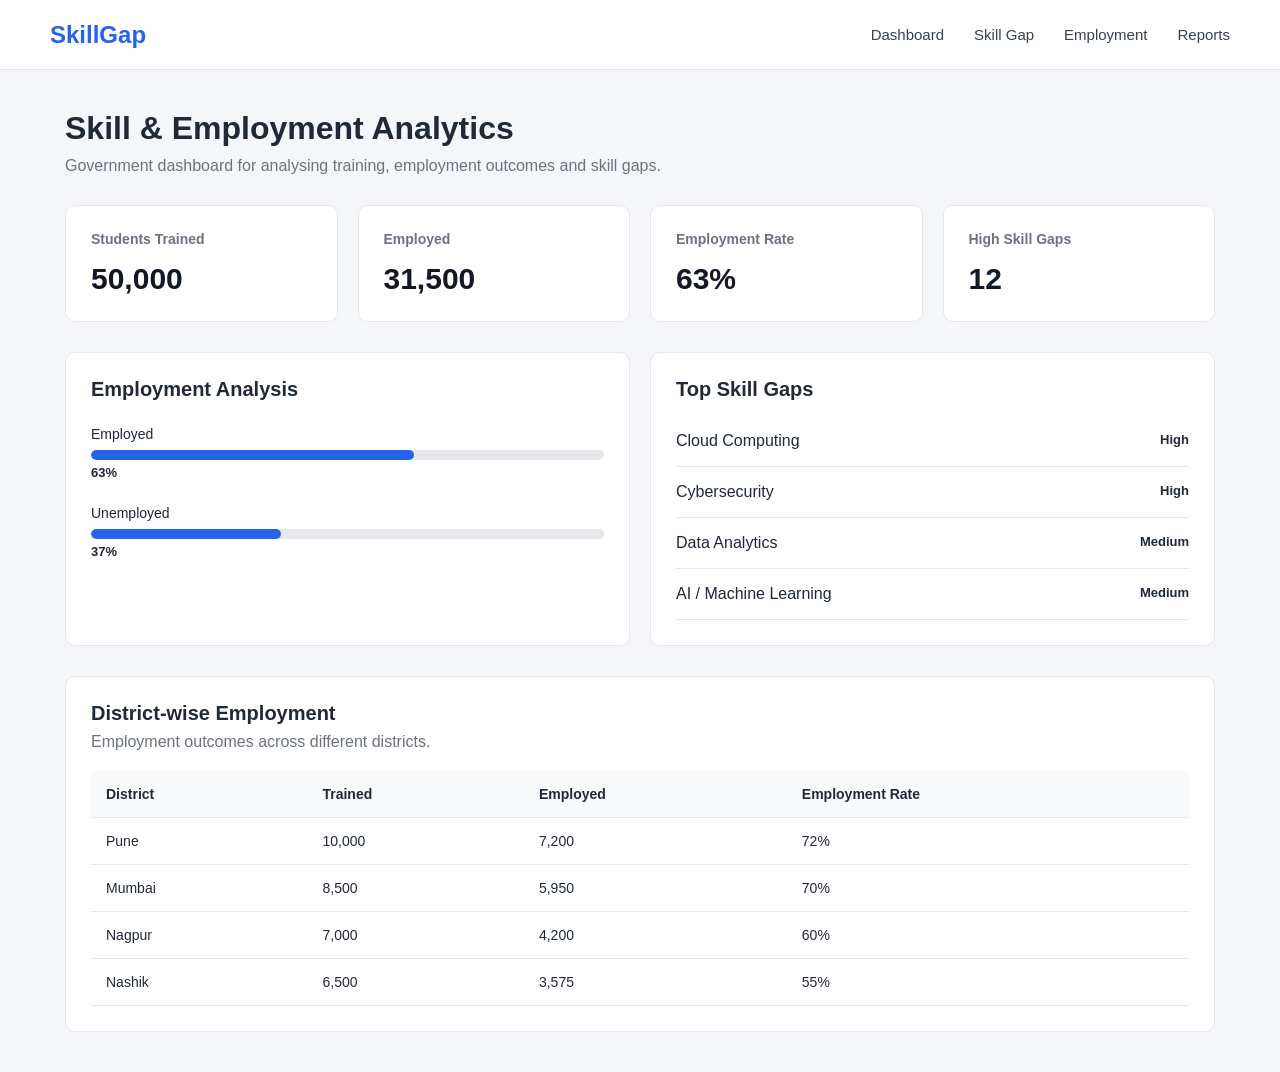
==== index.html @ f7c7c5f9 "Complete SkillGapPlatform project" ====
<!DOCTYPE html>
<html lang="en">
<head>
    <meta charset="UTF-8">
    <meta name="viewport" content="width=device-width, initial-scale=1.0">
    <title>SkillGap - Employment Analytics</title>

    <link rel="stylesheet" href="style.css">
</head>

<body>

    <!-- Header -->
    <header>
        <div class="logo">SkillGap</div>

        <nav>
            <a href="#">Dashboard</a>
            <a href="#">Skill Gap</a>
            <a href="#">Employment</a>
            <a href="#">Reports</a>
        </nav>
    </header>


    <!-- Main Content -->
    <main>

        <section class="welcome">
            <h1>Skill & Employment Analytics</h1>
            <p>
                Government dashboard for analysing training,
                employment outcomes and skill gaps.
            </p>
        </section>


        <!-- Statistics -->
        <section class="stats">

            <div class="card">
                <h3>Students Trained</h3>
                <p>50,000</p>
            </div>

            <div class="card">
                <h3>Employed</h3>
                <p>31,500</p>
            </div>

            <div class="card">
                <h3>Employment Rate</h3>
                <p>63%</p>
            </div>

            <div class="card">
                <h3>High Skill Gaps</h3>
                <p>12</p>
            </div>

        </section>


       <!-- Analysis -->
<section class="analysis">

    <div class="panel">
        <h2>Employment Analysis</h2>

        <div class="bar">
            <span>Employed</span>
            <div class="bar-bg">
                <div class="bar-fill" style="width: 63%;"></div>
            </div>
            <strong>63%</strong>
        </div>

        <div class="bar">
            <span>Unemployed</span>
            <div class="bar-bg">
                <div class="bar-fill" style="width: 37%;"></div>
            </div>
            <strong>37%</strong>
        </div>
    </div>


    <div class="panel">
        <h2>Top Skill Gaps</h2>

        <div class="skill">
            <span>Cloud Computing</span>
            <strong>High</strong>
        </div>

        <div class="skill">
            <span>Cybersecurity</span>
            <strong>High</strong>
        </div>

        <div class="skill">
            <span>Data Analytics</span>
            <strong>Medium</strong>
        </div>

        <div class="skill">
            <span>AI / Machine Learning</span>
            <strong>Medium</strong>
        </div>
    </div>

</section>
<!-- District Employment -->
<section class="district-section">

    <h2>District-wise Employment</h2>
    <p class="section-text">
        Employment outcomes across different districts.
    </p>

    <table>
        <thead>
            <tr>
                <th>District</th>
                <th>Trained</th>
                <th>Employed</th>
                <th>Employment Rate</th>
            </tr>
        </thead>

        <tbody>
            <tr>
                <td>Pune</td>
                <td>10,000</td>
                <td>7,200</td>
                <td>72%</td>
            </tr>

            <tr>
                <td>Mumbai</td>
                <td>8,500</td>
                <td>5,950</td>
                <td>70%</td>
            </tr>

            <tr>
                <td>Nagpur</td>
                <td>7,000</td>
                <td>4,200</td>
                <td>60%</td>
            </tr>

            <tr>
                <td>Nashik</td>
                <td>6,500</td>
                <td>3,575</td>
                <td>55%</td>
            </tr>
        </tbody>
    </table>

</section>

    </main>


    <script src="script.js"></script>

</body>
</html>
---- style.css ----
* {
    margin: 0;
    padding: 0;
    box-sizing: border-box;
}

body {
    font-family: Arial, sans-serif;
    background: #f4f6f9;
    color: #1f2937;
}

/* Header */
header {
    height: 70px;
    background: #ffffff;
    display: flex;
    align-items: center;
    justify-content: space-between;
    padding: 0 50px;
    border-bottom: 1px solid #e5e7eb;
}

.logo {
    font-size: 24px;
    font-weight: bold;
    color: #2563eb;
}

nav {
    display: flex;
    gap: 30px;
}

nav a {
    text-decoration: none;
    color: #374151;
    font-size: 15px;
}

nav a:hover {
    color: #2563eb;
}

/* Main */
main {
    max-width: 1200px;
    margin: auto;
    padding: 40px 25px;
}

/* Welcome */
.welcome {
    margin-bottom: 30px;
}

.welcome h1 {
    font-size: 32px;
    margin-bottom: 10px;
}

.welcome p {
    color: #6b7280;
    font-size: 16px;
}

/* Statistics */
.stats {
    display: grid;
    grid-template-columns: repeat(4, 1fr);
    gap: 20px;
    margin-bottom: 30px;
}

.card {
    background: white;
    padding: 25px;
    border-radius: 10px;
    border: 1px solid #e5e7eb;
}

.card h3 {
    font-size: 14px;
    color: #6b7280;
    margin-bottom: 15px;
}

.card p {
    font-size: 30px;
    font-weight: bold;
    color: #111827;
}

/* Analysis */
.analysis {
    display: grid;
    grid-template-columns: 1fr 1fr;
    gap: 20px;
}

.panel {
    background: white;
    min-height: 250px;
    padding: 25px;
    border-radius: 10px;
    border: 1px solid #e5e7eb;
}

.panel h2 {
    font-size: 20px;
    margin-bottom: 15px;
}

.panel p {
    color: #6b7280;
}

/* Mobile */
@media (max-width: 800px) {

    header {
        padding: 0 20px;
    }

    nav {
        display: none;
    }

    .stats {
        grid-template-columns: 1fr 1fr;
    }

    .analysis {
        grid-template-columns: 1fr;
    }
}
/* Analysis Bars */

.bar {
    margin-top: 25px;
}

.bar span {
    display: block;
    margin-bottom: 8px;
    font-size: 14px;
}

.bar-bg {
    width: 100%;
    height: 10px;
    background: #e5e7eb;
    border-radius: 10px;
    overflow: hidden;
}

.bar-fill {
    height: 100%;
    background: #2563eb;
    border-radius: 10px;
}

.bar strong {
    display: block;
    margin-top: 5px;
    font-size: 13px;
}


/* Skill Gap */

.skill {
    display: flex;
    justify-content: space-between;
    padding: 16px 0;
    border-bottom: 1px solid #e5e7eb;
}

.skill strong {
    font-size: 13px;
}
/* District Section */

.district-section {
    background: white;
    margin-top: 30px;
    padding: 25px;
    border-radius: 10px;
    border: 1px solid #e5e7eb;
}

.district-section h2 {
    font-size: 20px;
    margin-bottom: 8px;
}

.section-text {
    color: #6b7280;
    margin-bottom: 20px;
}

table {
    width: 100%;
    border-collapse: collapse;
}

th,
td {
    text-align: left;
    padding: 15px;
    border-bottom: 1px solid #e5e7eb;
}

th {
    background: #f9fafb;
    font-size: 14px;
}

td {
    font-size: 14px;
}
.login-container {
    min-height: 100vh;
    display: flex;
    justify-content: center;
    align-items: center;
}

.login-box {
    width: 350px;
    padding: 30px;
    background: white;
    border-radius: 10px;
    box-shadow: 0 4px 20px rgba(0,0,0,0.1);
    text-align: center;
}

.login-box h1 {
    color: #2563eb;
    margin-bottom: 5px;
}

.login-box p {
    color: #666;
}

.login-box h2 {
    margin-top: 25px;
}

.login-box label {
    display: block;
    text-align: left;
    margin: 15px 0 5px;
}

.login-box select,
.login-box input {
    width: 100%;
    padding: 12px;
    margin-bottom: 12px;
    border: 1px solid #ccc;
    border-radius: 6px;
    box-sizing: border-box;
}

.login-box button {
    width: 100%;
    padding: 12px;
    border: none;
    border-radius: 6px;
    background: #2563eb;
    color: white;
    cursor: pointer;
}

.register-text {
    margin-top: 20px;
}

/* Dashboard Styling */

.dashboard-header {
    background: #ffffff;
    padding: 18px 40px;
    display: flex;
    justify-content: space-between;
    align-items: center;
    border-bottom: 1px solid #e5e7eb;
}

.dashboard-header button {
    padding: 9px 18px;
    border: none;
    border-radius: 6px;
    background: #2563eb;
    color: white;
    cursor: pointer;
}

.student-dashboard {
    max-width: 1200px;
    margin: auto;
    padding: 35px 25px;
}

.student-dashboard h1 {
    margin-bottom: 8px;
}

.welcome-text {
    color: #6b7280;
    margin-bottom: 25px;
}

.student-section {
    background: #ffffff;
    padding: 25px;
    margin-bottom: 25px;
    border-radius: 10px;
    border: 1px solid #e5e7eb;
}

.student-section h2 {
    margin-bottom: 10px;
}

.profile-grid {
    display: grid;
    grid-template-columns: repeat(4, 1fr);
    gap: 15px;
    margin-top: 20px;
}

.profile-grid > div {
    background: #f4f6f9;
    padding: 20px;
    border-radius: 8px;
}

.profile-grid p {
    font-size: 24px;
    font-weight: bold;
    margin-top: 8px;
}

.district-table {
    width: 100%;
    border-collapse: collapse;
    margin-top: 15px;
}

.district-table th,
.district-table td {
    padding: 12px;
    text-align: left;
    border-bottom: 1px solid #e5e7eb;
}

.district-table th {
    background: #f4f6f9;
}
/* Professional Officer Dashboard */

.dashboard-header {
    background: #ffffff;
    padding: 18px 50px;
    display: flex;
    justify-content: space-between;
    align-items: center;
    border-bottom: 1px solid #e5e7eb;
}

.dashboard-header .logo {
    font-size: 24px;
    font-weight: bold;
    color: #2563eb;
}

.dashboard-header button {
    padding: 9px 20px;
    border: none;
    border-radius: 6px;
    background: #2563eb;
    color: white;
    font-size: 14px;
    cursor: pointer;
}

.dashboard-header button:hover {
    background: #1d4ed8;
}

.student-dashboard {
    max-width: 1200px;
    margin: auto;
    padding: 40px 30px;
}

.student-dashboard > h1 {
    font-size: 32px;
    margin-bottom: 8px;
}

.welcome-text {
    color: #6b7280;
    margin-bottom: 30px;
}

.student-section {
    background: #ffffff;
    padding: 28px;
    margin-bottom: 25px;
    border-radius: 12px;
    border: 1px solid #e5e7eb;
    box-shadow: 0 3px 10px rgba(0,0,0,0.05);
}

.student-section h2 {
    font-size: 22px;
    margin-bottom: 15px;
}

.profile-grid {
    display: grid;
    grid-template-columns: repeat(4, 1fr);
    gap: 18px;
    margin-top: 22px;
}

.profile-grid > div {
    background: #f8fafc;
    padding: 22px;
    border-radius: 10px;
    border: 1px solid #e5e7eb;
}

.profile-grid strong {
    color: #475569;
    font-size: 14px;
}

.profile-grid p {
    font-size: 28px;
    font-weight: bold;
    margin-top: 10px;
    color: #1e293b;
}

.district-table {
    width: 100%;
    border-collapse: collapse;
    margin-top: 18px;
}

.district-table th,
.district-table td {
    padding: 14px;
    text-align: left;
    border-bottom: 1px solid #e5e7eb;
}

.district-table th {
    background: #f8fafc;
    color: #374151;
}

.data-source-note {
    margin-top: 20px;
    padding: 15px;
    background: #f8fafc;
    border-left: 4px solid #2563eb;
    color: #475569;
    font-size: 14px;
    border-radius: 6px;
}
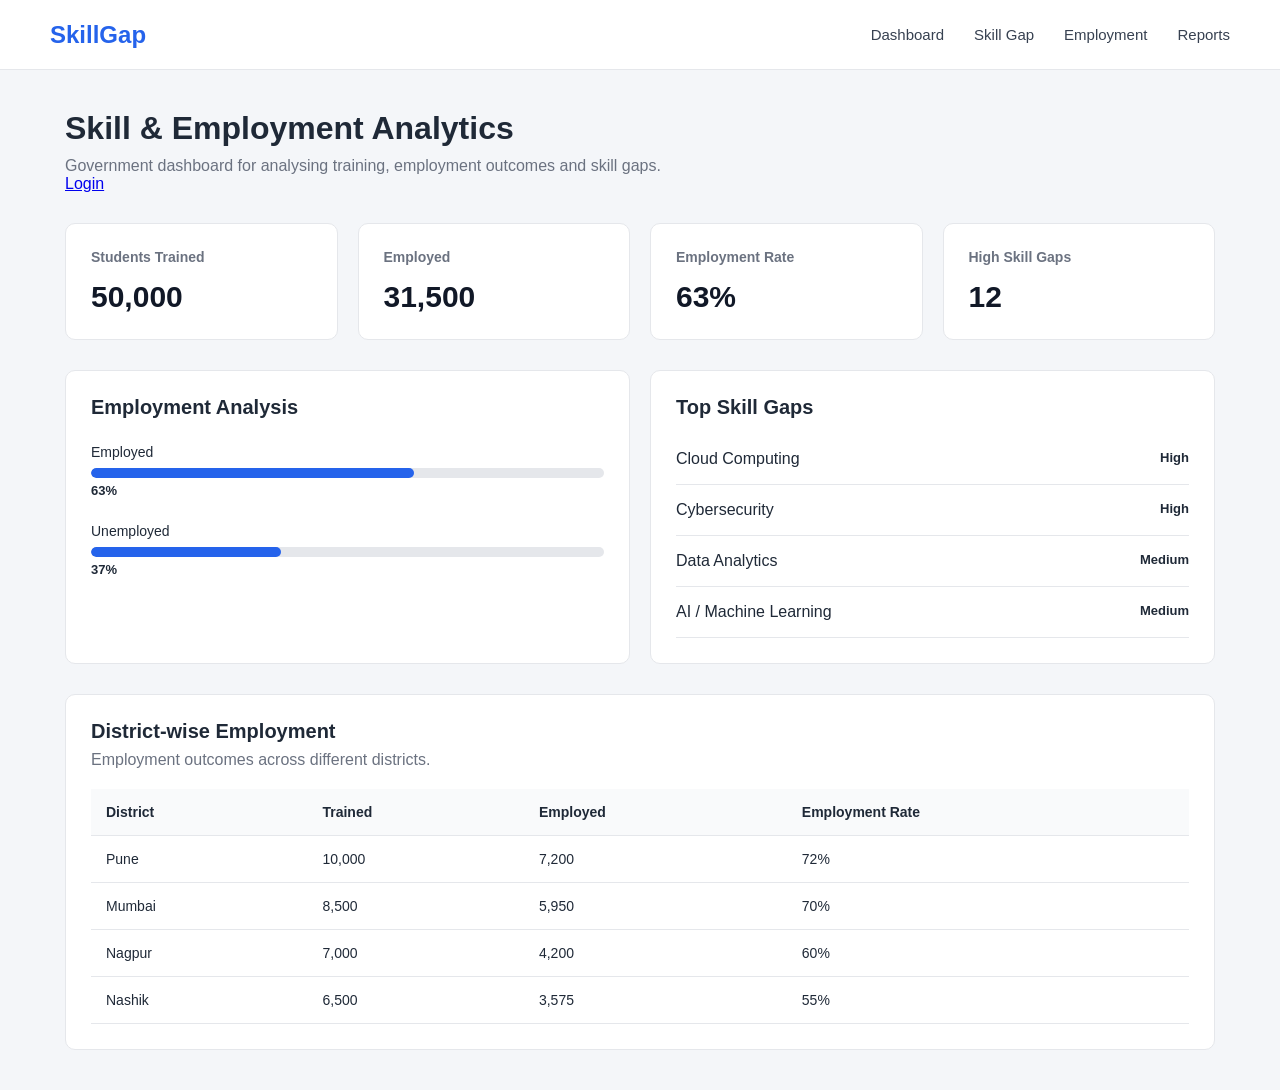
==== commit fd4de353: "Add login button" ====
--- a/index.html
+++ b/index.html
@@ -32,6 +32,7 @@
                 Government dashboard for analysing training,
                 employment outcomes and skill gaps.
             </p>
+            <a href="login.html" class="login-btn">Login</a>
         </section>
 
 
